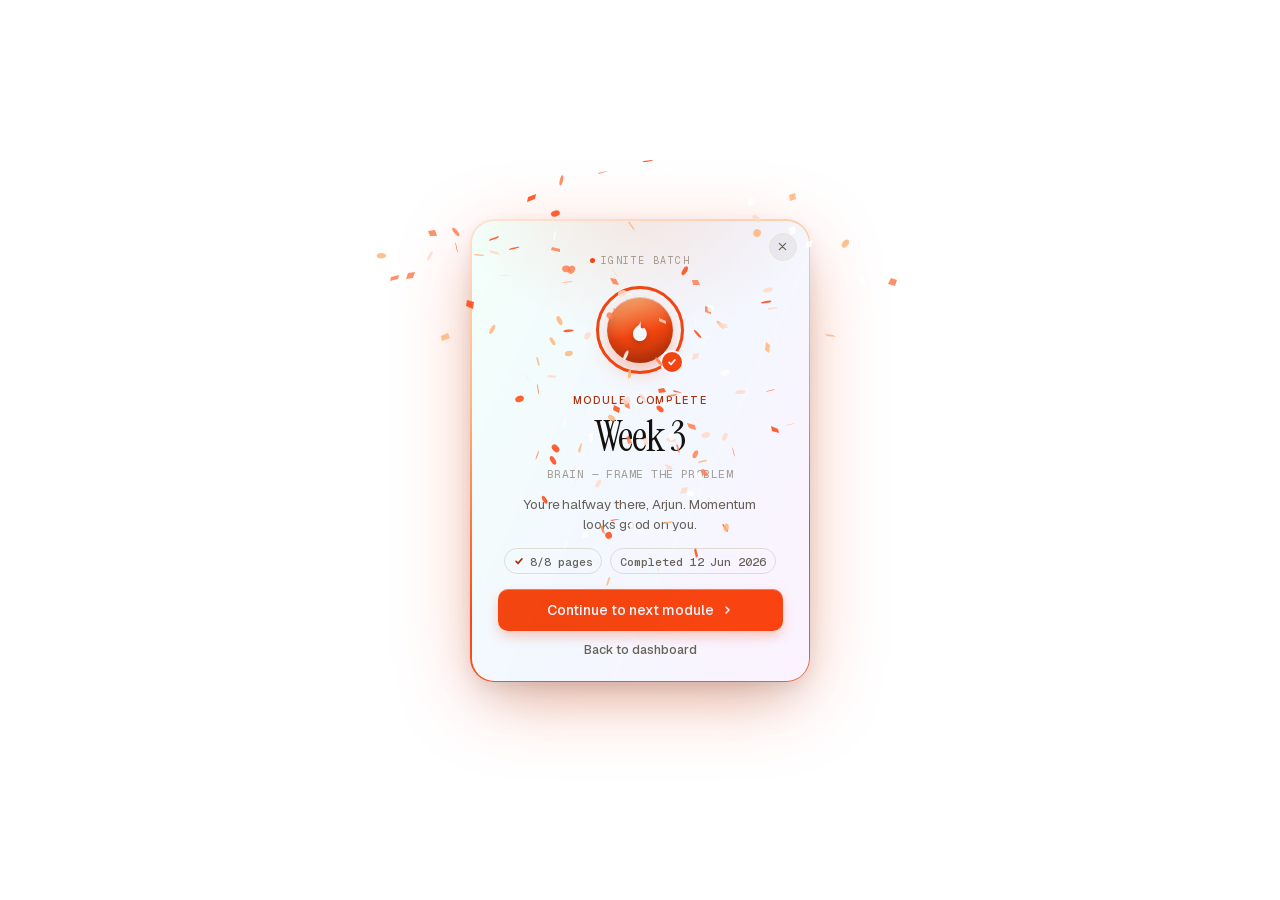
==== assets/live/daylight-foil/index.html @ b69e2e69 "Visual design work gets its own page - visual.html: the UX Gym brochure (with a PDF download), the p" ====
<!DOCTYPE html>
<html lang="en"><head><script>window.__resources = {};</script><script>/* shown inside the portfolio: never pull focus from the page */if(window.top!==window){HTMLElement.prototype.focus=function(){};}</script>
<meta charset="utf-8">
<meta name="viewport" content="width=device-width,initial-scale=1">
<title>UX Gym — Module Complete · Daylight Foil</title>
<link rel="preconnect" href="https://fonts.googleapis.com">
<link rel="preconnect" href="https://fonts.gstatic.com">
<style>/* cyrillic-ext */
@font-face {
  font-family: 'Geist';
  font-style: normal;
  font-weight: 400;
  font-display: swap;
  src: url("ec75b904.woff2") format('woff2');
  unicode-range: U+0460-052F, U+1C80-1C8A, U+20B4, U+2DE0-2DFF, U+A640-A69F, U+FE2E-FE2F;
}
/* cyrillic */
@font-face {
  font-family: 'Geist';
  font-style: normal;
  font-weight: 400;
  font-display: swap;
  src: url("89452542.woff2") format('woff2');
  unicode-range: U+0301, U+0400-045F, U+0490-0491, U+04B0-04B1, U+2116;
}
/* vietnamese */
@font-face {
  font-family: 'Geist';
  font-style: normal;
  font-weight: 400;
  font-display: swap;
  src: url("dd1a414c.woff2") format('woff2');
  unicode-range: U+0102-0103, U+0110-0111, U+0128-0129, U+0168-0169, U+01A0-01A1, U+01AF-01B0, U+0300-0301, U+0303-0304, U+0308-0309, U+0323, U+0329, U+1EA0-1EF9, U+20AB;
}
/* latin-ext */
@font-face {
  font-family: 'Geist';
  font-style: normal;
  font-weight: 400;
  font-display: swap;
  src: url("1aa82c93.woff2") format('woff2');
  unicode-range: U+0100-02BA, U+02BD-02C5, U+02C7-02CC, U+02CE-02D7, U+02DD-02FF, U+0304, U+0308, U+0329, U+1D00-1DBF, U+1E00-1E9F, U+1EF2-1EFF, U+2020, U+20A0-20AB, U+20AD-20C4, U+2113, U+2C60-2C7F, U+A720-A7FF;
}
/* latin */
@font-face {
  font-family: 'Geist';
  font-style: normal;
  font-weight: 400;
  font-display: swap;
  src: url("d819b877.woff2") format('woff2');
  unicode-range: U+0000-00FF, U+0131, U+0152-0153, U+02BB-02BC, U+02C6, U+02DA, U+02DC, U+0304, U+0308, U+0329, U+2000-206F, U+20AC, U+2122, U+2191, U+2193, U+2212, U+2215, U+FEFF, U+FFFD;
}
/* cyrillic-ext */
@font-face {
  font-family: 'Geist';
  font-style: normal;
  font-weight: 500;
  font-display: swap;
  src: url("ec75b904.woff2") format('woff2');
  unicode-range: U+0460-052F, U+1C80-1C8A, U+20B4, U+2DE0-2DFF, U+A640-A69F, U+FE2E-FE2F;
}
/* cyrillic */
@font-face {
  font-family: 'Geist';
  font-style: normal;
  font-weight: 500;
  font-display: swap;
  src: url("89452542.woff2") format('woff2');
  unicode-range: U+0301, U+0400-045F, U+0490-0491, U+04B0-04B1, U+2116;
}
/* vietnamese */
@font-face {
  font-family: 'Geist';
  font-style: normal;
  font-weight: 500;
  font-display: swap;
  src: url("dd1a414c.woff2") format('woff2');
  unicode-range: U+0102-0103, U+0110-0111, U+0128-0129, U+0168-0169, U+01A0-01A1, U+01AF-01B0, U+0300-0301, U+0303-0304, U+0308-0309, U+0323, U+0329, U+1EA0-1EF9, U+20AB;
}
/* latin-ext */
@font-face {
  font-family: 'Geist';
  font-style: normal;
  font-weight: 500;
  font-display: swap;
  src: url("1aa82c93.woff2") format('woff2');
  unicode-range: U+0100-02BA, U+02BD-02C5, U+02C7-02CC, U+02CE-02D7, U+02DD-02FF, U+0304, U+0308, U+0329, U+1D00-1DBF, U+1E00-1E9F, U+1EF2-1EFF, U+2020, U+20A0-20AB, U+20AD-20C4, U+2113, U+2C60-2C7F, U+A720-A7FF;
}
/* latin */
@font-face {
  font-family: 'Geist';
  font-style: normal;
  font-weight: 500;
  font-display: swap;
  src: url("d819b877.woff2") format('woff2');
  unicode-range: U+0000-00FF, U+0131, U+0152-0153, U+02BB-02BC, U+02C6, U+02DA, U+02DC, U+0304, U+0308, U+0329, U+2000-206F, U+20AC, U+2122, U+2191, U+2193, U+2212, U+2215, U+FEFF, U+FFFD;
}
/* cyrillic-ext */
@font-face {
  font-family: 'Geist';
  font-style: normal;
  font-weight: 600;
  font-display: swap;
  src: url("ec75b904.woff2") format('woff2');
  unicode-range: U+0460-052F, U+1C80-1C8A, U+20B4, U+2DE0-2DFF, U+A640-A69F, U+FE2E-FE2F;
}
/* cyrillic */
@font-face {
  font-family: 'Geist';
  font-style: normal;
  font-weight: 600;
  font-display: swap;
  src: url("89452542.woff2") format('woff2');
  unicode-range: U+0301, U+0400-045F, U+0490-0491, U+04B0-04B1, U+2116;
}
/* vietnamese */
@font-face {
  font-family: 'Geist';
  font-style: normal;
  font-weight: 600;
  font-display: swap;
  src: url("dd1a414c.woff2") format('woff2');
  unicode-range: U+0102-0103, U+0110-0111, U+0128-0129, U+0168-0169, U+01A0-01A1, U+01AF-01B0, U+0300-0301, U+0303-0304, U+0308-0309, U+0323, U+0329, U+1EA0-1EF9, U+20AB;
}
/* latin-ext */
@font-face {
  font-family: 'Geist';
  font-style: normal;
  font-weight: 600;
  font-display: swap;
  src: url("1aa82c93.woff2") format('woff2');
  unicode-range: U+0100-02BA, U+02BD-02C5, U+02C7-02CC, U+02CE-02D7, U+02DD-02FF, U+0304, U+0308, U+0329, U+1D00-1DBF, U+1E00-1E9F, U+1EF2-1EFF, U+2020, U+20A0-20AB, U+20AD-20C4, U+2113, U+2C60-2C7F, U+A720-A7FF;
}
/* latin */
@font-face {
  font-family: 'Geist';
  font-style: normal;
  font-weight: 600;
  font-display: swap;
  src: url("d819b877.woff2") format('woff2');
  unicode-range: U+0000-00FF, U+0131, U+0152-0153, U+02BB-02BC, U+02C6, U+02DA, U+02DC, U+0304, U+0308, U+0329, U+2000-206F, U+20AC, U+2122, U+2191, U+2193, U+2212, U+2215, U+FEFF, U+FFFD;
}
/* cyrillic-ext */
@font-face {
  font-family: 'Geist';
  font-style: normal;
  font-weight: 700;
  font-display: swap;
  src: url("ec75b904.woff2") format('woff2');
  unicode-range: U+0460-052F, U+1C80-1C8A, U+20B4, U+2DE0-2DFF, U+A640-A69F, U+FE2E-FE2F;
}
/* cyrillic */
@font-face {
  font-family: 'Geist';
  font-style: normal;
  font-weight: 700;
  font-display: swap;
  src: url("89452542.woff2") format('woff2');
  unicode-range: U+0301, U+0400-045F, U+0490-0491, U+04B0-04B1, U+2116;
}
/* vietnamese */
@font-face {
  font-family: 'Geist';
  font-style: normal;
  font-weight: 700;
  font-display: swap;
  src: url("dd1a414c.woff2") format('woff2');
  unicode-range: U+0102-0103, U+0110-0111, U+0128-0129, U+0168-0169, U+01A0-01A1, U+01AF-01B0, U+0300-0301, U+0303-0304, U+0308-0309, U+0323, U+0329, U+1EA0-1EF9, U+20AB;
}
/* latin-ext */
@font-face {
  font-family: 'Geist';
  font-style: normal;
  font-weight: 700;
  font-display: swap;
  src: url("1aa82c93.woff2") format('woff2');
  unicode-range: U+0100-02BA, U+02BD-02C5, U+02C7-02CC, U+02CE-02D7, U+02DD-02FF, U+0304, U+0308, U+0329, U+1D00-1DBF, U+1E00-1E9F, U+1EF2-1EFF, U+2020, U+20A0-20AB, U+20AD-20C4, U+2113, U+2C60-2C7F, U+A720-A7FF;
}
/* latin */
@font-face {
  font-family: 'Geist';
  font-style: normal;
  font-weight: 700;
  font-display: swap;
  src: url("d819b877.woff2") format('woff2');
  unicode-range: U+0000-00FF, U+0131, U+0152-0153, U+02BB-02BC, U+02C6, U+02DA, U+02DC, U+0304, U+0308, U+0329, U+2000-206F, U+20AC, U+2122, U+2191, U+2193, U+2212, U+2215, U+FEFF, U+FFFD;
}
/* cyrillic-ext */
@font-face {
  font-family: 'Geist Mono';
  font-style: normal;
  font-weight: 400;
  font-display: swap;
  src: url("f945d883.woff2") format('woff2');
  unicode-range: U+0460-052F, U+1C80-1C8A, U+20B4, U+2DE0-2DFF, U+A640-A69F, U+FE2E-FE2F;
}
/* cyrillic */
@font-face {
  font-family: 'Geist Mono';
  font-style: normal;
  font-weight: 400;
  font-display: swap;
  src: url("6453cc4c.woff2") format('woff2');
  unicode-range: U+0301, U+0400-045F, U+0490-0491, U+04B0-04B1, U+2116;
}
/* symbols2 */
@font-face {
  font-family: 'Geist Mono';
  font-style: normal;
  font-weight: 400;
  font-display: swap;
  src: url("a166a961.woff2") format('woff2');
  unicode-range: U+2000-2001, U+2004-2008, U+200A, U+23B8-23BD, U+2500-259F;
}
/* vietnamese */
@font-face {
  font-family: 'Geist Mono';
  font-style: normal;
  font-weight: 400;
  font-display: swap;
  src: url("705911cd.woff2") format('woff2');
  unicode-range: U+0102-0103, U+0110-0111, U+0128-0129, U+0168-0169, U+01A0-01A1, U+01AF-01B0, U+0300-0301, U+0303-0304, U+0308-0309, U+0323, U+0329, U+1EA0-1EF9, U+20AB;
}
/* latin-ext */
@font-face {
  font-family: 'Geist Mono';
  font-style: normal;
  font-weight: 400;
  font-display: swap;
  src: url("a500006e.woff2") format('woff2');
  unicode-range: U+0100-02BA, U+02BD-02C5, U+02C7-02CC, U+02CE-02D7, U+02DD-02FF, U+0304, U+0308, U+0329, U+1D00-1DBF, U+1E00-1E9F, U+1EF2-1EFF, U+2020, U+20A0-20AB, U+20AD-20C4, U+2113, U+2C60-2C7F, U+A720-A7FF;
}
/* latin */
@font-face {
  font-family: 'Geist Mono';
  font-style: normal;
  font-weight: 400;
  font-display: swap;
  src: url("4504f311.woff2") format('woff2');
  unicode-range: U+0000-00FF, U+0131, U+0152-0153, U+02BB-02BC, U+02C6, U+02DA, U+02DC, U+0304, U+0308, U+0329, U+2000-206F, U+20AC, U+2122, U+2191, U+2193, U+2212, U+2215, U+FEFF, U+FFFD;
}
/* cyrillic-ext */
@font-face {
  font-family: 'Geist Mono';
  font-style: normal;
  font-weight: 500;
  font-display: swap;
  src: url("f945d883.woff2") format('woff2');
  unicode-range: U+0460-052F, U+1C80-1C8A, U+20B4, U+2DE0-2DFF, U+A640-A69F, U+FE2E-FE2F;
}
/* cyrillic */
@font-face {
  font-family: 'Geist Mono';
  font-style: normal;
  font-weight: 500;
  font-display: swap;
  src: url("6453cc4c.woff2") format('woff2');
  unicode-range: U+0301, U+0400-045F, U+0490-0491, U+04B0-04B1, U+2116;
}
/* symbols2 */
@font-face {
  font-family: 'Geist Mono';
  font-style: normal;
  font-weight: 500;
  font-display: swap;
  src: url("a166a961.woff2") format('woff2');
  unicode-range: U+2000-2001, U+2004-2008, U+200A, U+23B8-23BD, U+2500-259F;
}
/* vietnamese */
@font-face {
  font-family: 'Geist Mono';
  font-style: normal;
  font-weight: 500;
  font-display: swap;
  src: url("705911cd.woff2") format('woff2');
  unicode-range: U+0102-0103, U+0110-0111, U+0128-0129, U+0168-0169, U+01A0-01A1, U+01AF-01B0, U+0300-0301, U+0303-0304, U+0308-0309, U+0323, U+0329, U+1EA0-1EF9, U+20AB;
}
/* latin-ext */
@font-face {
  font-family: 'Geist Mono';
  font-style: normal;
  font-weight: 500;
  font-display: swap;
  src: url("a500006e.woff2") format('woff2');
  unicode-range: U+0100-02BA, U+02BD-02C5, U+02C7-02CC, U+02CE-02D7, U+02DD-02FF, U+0304, U+0308, U+0329, U+1D00-1DBF, U+1E00-1E9F, U+1EF2-1EFF, U+2020, U+20A0-20AB, U+20AD-20C4, U+2113, U+2C60-2C7F, U+A720-A7FF;
}
/* latin */
@font-face {
  font-family: 'Geist Mono';
  font-style: normal;
  font-weight: 500;
  font-display: swap;
  src: url("4504f311.woff2") format('woff2');
  unicode-range: U+0000-00FF, U+0131, U+0152-0153, U+02BB-02BC, U+02C6, U+02DA, U+02DC, U+0304, U+0308, U+0329, U+2000-206F, U+20AC, U+2122, U+2191, U+2193, U+2212, U+2215, U+FEFF, U+FFFD;
}
/* cyrillic-ext */
@font-face {
  font-family: 'Geist Mono';
  font-style: normal;
  font-weight: 600;
  font-display: swap;
  src: url("f945d883.woff2") format('woff2');
  unicode-range: U+0460-052F, U+1C80-1C8A, U+20B4, U+2DE0-2DFF, U+A640-A69F, U+FE2E-FE2F;
}
/* cyrillic */
@font-face {
  font-family: 'Geist Mono';
  font-style: normal;
  font-weight: 600;
  font-display: swap;
  src: url("6453cc4c.woff2") format('woff2');
  unicode-range: U+0301, U+0400-045F, U+0490-0491, U+04B0-04B1, U+2116;
}
/* symbols2 */
@font-face {
  font-family: 'Geist Mono';
  font-style: normal;
  font-weight: 600;
  font-display: swap;
  src: url("a166a961.woff2") format('woff2');
  unicode-range: U+2000-2001, U+2004-2008, U+200A, U+23B8-23BD, U+2500-259F;
}
/* vietnamese */
@font-face {
  font-family: 'Geist Mono';
  font-style: normal;
  font-weight: 600;
  font-display: swap;
  src: url("705911cd.woff2") format('woff2');
  unicode-range: U+0102-0103, U+0110-0111, U+0128-0129, U+0168-0169, U+01A0-01A1, U+01AF-01B0, U+0300-0301, U+0303-0304, U+0308-0309, U+0323, U+0329, U+1EA0-1EF9, U+20AB;
}
/* latin-ext */
@font-face {
  font-family: 'Geist Mono';
  font-style: normal;
  font-weight: 600;
  font-display: swap;
  src: url("a500006e.woff2") format('woff2');
  unicode-range: U+0100-02BA, U+02BD-02C5, U+02C7-02CC, U+02CE-02D7, U+02DD-02FF, U+0304, U+0308, U+0329, U+1D00-1DBF, U+1E00-1E9F, U+1EF2-1EFF, U+2020, U+20A0-20AB, U+20AD-20C4, U+2113, U+2C60-2C7F, U+A720-A7FF;
}
/* latin */
@font-face {
  font-family: 'Geist Mono';
  font-style: normal;
  font-weight: 600;
  font-display: swap;
  src: url("4504f311.woff2") format('woff2');
  unicode-range: U+0000-00FF, U+0131, U+0152-0153, U+02BB-02BC, U+02C6, U+02DA, U+02DC, U+0304, U+0308, U+0329, U+2000-206F, U+20AC, U+2122, U+2191, U+2193, U+2212, U+2215, U+FEFF, U+FFFD;
}
/* cyrillic-ext */
@font-face {
  font-family: 'Geist Mono';
  font-style: normal;
  font-weight: 700;
  font-display: swap;
  src: url("f945d883.woff2") format('woff2');
  unicode-range: U+0460-052F, U+1C80-1C8A, U+20B4, U+2DE0-2DFF, U+A640-A69F, U+FE2E-FE2F;
}
/* cyrillic */
@font-face {
  font-family: 'Geist Mono';
  font-style: normal;
  font-weight: 700;
  font-display: swap;
  src: url("6453cc4c.woff2") format('woff2');
  unicode-range: U+0301, U+0400-045F, U+0490-0491, U+04B0-04B1, U+2116;
}
/* symbols2 */
@font-face {
  font-family: 'Geist Mono';
  font-style: normal;
  font-weight: 700;
  font-display: swap;
  src: url("a166a961.woff2") format('woff2');
  unicode-range: U+2000-2001, U+2004-2008, U+200A, U+23B8-23BD, U+2500-259F;
}
/* vietnamese */
@font-face {
  font-family: 'Geist Mono';
  font-style: normal;
  font-weight: 700;
  font-display: swap;
  src: url("705911cd.woff2") format('woff2');
  unicode-range: U+0102-0103, U+0110-0111, U+0128-0129, U+0168-0169, U+01A0-01A1, U+01AF-01B0, U+0300-0301, U+0303-0304, U+0308-0309, U+0323, U+0329, U+1EA0-1EF9, U+20AB;
}
/* latin-ext */
@font-face {
  font-family: 'Geist Mono';
  font-style: normal;
  font-weight: 700;
  font-display: swap;
  src: url("a500006e.woff2") format('woff2');
  unicode-range: U+0100-02BA, U+02BD-02C5, U+02C7-02CC, U+02CE-02D7, U+02DD-02FF, U+0304, U+0308, U+0329, U+1D00-1DBF, U+1E00-1E9F, U+1EF2-1EFF, U+2020, U+20A0-20AB, U+20AD-20C4, U+2113, U+2C60-2C7F, U+A720-A7FF;
}
/* latin */
@font-face {
  font-family: 'Geist Mono';
  font-style: normal;
  font-weight: 700;
  font-display: swap;
  src: url("4504f311.woff2") format('woff2');
  unicode-range: U+0000-00FF, U+0131, U+0152-0153, U+02BB-02BC, U+02C6, U+02DA, U+02DC, U+0304, U+0308, U+0329, U+2000-206F, U+20AC, U+2122, U+2191, U+2193, U+2212, U+2215, U+FEFF, U+FFFD;
}
/* latin-ext */
@font-face {
  font-family: 'Instrument Serif';
  font-style: italic;
  font-weight: 400;
  font-display: swap;
  src: url("c3171343.woff2") format('woff2');
  unicode-range: U+0100-02BA, U+02BD-02C5, U+02C7-02CC, U+02CE-02D7, U+02DD-02FF, U+0304, U+0308, U+0329, U+1D00-1DBF, U+1E00-1E9F, U+1EF2-1EFF, U+2020, U+20A0-20AB, U+20AD-20C4, U+2113, U+2C60-2C7F, U+A720-A7FF;
}
/* latin */
@font-face {
  font-family: 'Instrument Serif';
  font-style: italic;
  font-weight: 400;
  font-display: swap;
  src: url("43073a48.woff2") format('woff2');
  unicode-range: U+0000-00FF, U+0131, U+0152-0153, U+02BB-02BC, U+02C6, U+02DA, U+02DC, U+0304, U+0308, U+0329, U+2000-206F, U+20AC, U+2122, U+2191, U+2193, U+2212, U+2215, U+FEFF, U+FFFD;
}
/* latin-ext */
@font-face {
  font-family: 'Instrument Serif';
  font-style: normal;
  font-weight: 400;
  font-display: swap;
  src: url("0ec8c934.woff2") format('woff2');
  unicode-range: U+0100-02BA, U+02BD-02C5, U+02C7-02CC, U+02CE-02D7, U+02DD-02FF, U+0304, U+0308, U+0329, U+1D00-1DBF, U+1E00-1E9F, U+1EF2-1EFF, U+2020, U+20A0-20AB, U+20AD-20C4, U+2113, U+2C60-2C7F, U+A720-A7FF;
}
/* latin */
@font-face {
  font-family: 'Instrument Serif';
  font-style: normal;
  font-weight: 400;
  font-display: swap;
  src: url("20f4c584.woff2") format('woff2');
  unicode-range: U+0000-00FF, U+0131, U+0152-0153, U+02BB-02BC, U+02C6, U+02DA, U+02DC, U+0304, U+0308, U+0329, U+2000-206F, U+20AC, U+2122, U+2191, U+2193, U+2212, U+2215, U+FEFF, U+FFFD;
}
</style>
<style>/* UX Gym — design tokens */
:root {
  /* Brand — used like a weapon, not decoration */
  --orange: #FF450F;
  --orange-ink: #B82F08;   /* WCAG-safe orange on light bg */
  --orange-wash: #FFEEEA;
  --orange-glow: rgba(255, 69, 15, 0.14);

  /* Surfaces — warm, gym-quiet, not sterile */
  --bg: #F7F4EE;            /* page background */
  --surface: #FFFFFF;       /* cards */
  --surface-2: #F1ECE2;     /* subtle elevation / nested */
  --surface-dark: #0E0D0B;  /* atmospheric / hero moments */
  --surface-dark-2: #1A1714;

  /* Ink */
  --ink: #15110D;
  --ink-2: #6B6358;         /* secondary */
  --ink-3: #A8A095;         /* tertiary */
  --ink-on-dark: #FAF8F3;
  --ink-on-dark-2: #B8B0A2;

  /* Borders */
  --line: #EAE3D5;
  --line-strong: #D8CFBD;
  --line-dark: rgba(255,255,255,0.08);

  /* Type — body/UI grotesque, editorial serif, mono for metrics */
  --font-ui: 'Geist', 'Inter', ui-sans-serif, system-ui, -apple-system, sans-serif;
  --font-display: 'Instrument Serif', 'Times New Roman', Georgia, serif;
  --font-mono: 'Geist Mono', 'JetBrains Mono', ui-monospace, monospace;

  /* Radii */
  --r-sm: 6px;
  --r-md: 10px;
  --r-lg: 16px;
  --r-xl: 22px;
  --r-2xl: 32px;

  /* Shadows — restrained, Linear-style */
  --shadow-sm: 0 1px 2px rgba(20,15,10,0.04), 0 1px 0 rgba(20,15,10,0.02);
  --shadow-md: 0 4px 12px rgba(20,15,10,0.05), 0 1px 2px rgba(20,15,10,0.04);
  --shadow-lg: 0 24px 48px -16px rgba(20,15,10,0.18), 0 6px 16px rgba(20,15,10,0.06);
}

/* Reset just inside artboards */
.uxg, .uxg * {
  box-sizing: border-box;
}
.uxg {
  font-family: var(--font-ui);
  color: var(--ink);
  background: var(--bg);
  width: 100%;
  height: 100%;
  font-feature-settings: 'ss01', 'cv11';
  -webkit-font-smoothing: antialiased;
  font-smooth: always;
  letter-spacing: -0.005em;
}

/* Type utilities */
.uxg .display-xl   { font-family: var(--font-display); font-weight: 400; font-size: 144px; line-height: 0.92; letter-spacing: -0.04em; }
.uxg .display-l    { font-family: var(--font-display); font-weight: 400; font-size: 96px;  line-height: 0.94; letter-spacing: -0.035em; }
.uxg .display-m    { font-family: var(--font-display); font-weight: 400; font-size: 64px;  line-height: 0.98; letter-spacing: -0.03em; }
.uxg .display-s    { font-family: var(--font-display); font-weight: 400; font-size: 44px;  line-height: 1.02; letter-spacing: -0.02em; }
.uxg .h1           { font-weight: 600; font-size: 36px; line-height: 1.08; letter-spacing: -0.022em; }
.uxg .h2           { font-weight: 600; font-size: 24px; line-height: 1.18; letter-spacing: -0.018em; }
.uxg .h3           { font-weight: 600; font-size: 18px; line-height: 1.3;  letter-spacing: -0.012em; }
.uxg .body-l       { font-weight: 400; font-size: 19px; line-height: 1.6;  letter-spacing: -0.008em; }
.uxg .body         { font-weight: 400; font-size: 15px; line-height: 1.55; letter-spacing: -0.005em; }
.uxg .body-s       { font-weight: 400; font-size: 13.5px; line-height: 1.5; letter-spacing: -0.003em; }
.uxg .caption      { font-weight: 500; font-size: 11.5px; line-height: 1.3; letter-spacing: 0.1em; text-transform: uppercase; }
.uxg .mono         { font-family: var(--font-mono); font-feature-settings: 'tnum','zero'; }
.uxg .mono-l       { font-family: var(--font-mono); font-size: 14px; letter-spacing: 0.02em; }
.uxg .mono-s       { font-family: var(--font-mono); font-size: 11.5px; letter-spacing: 0.04em; }
.uxg .it           { font-style: italic; }

/* Element niceties */
.uxg button { font-family: inherit; cursor: pointer; border: 0; background: transparent; color: inherit; padding: 0; }
.uxg a { color: inherit; text-decoration: none; }
.uxg p { margin: 0; }
.uxg h1, .uxg h2, .uxg h3, .uxg h4 { margin: 0; font-weight: inherit; }

/* Flame mark */
.uxg .flame {
  width: 22px; height: 22px;
  border-radius: 6px;
  background: linear-gradient(180deg, #FFB47A 0%, var(--orange) 55%, #C2350A 100%);
  display: inline-flex; align-items: center; justify-content: center;
  color: white;
  box-shadow: 0 1px 0 rgba(255,255,255,0.4) inset, 0 4px 10px rgba(255,69,15,0.25);
  flex: 0 0 auto;
}

/* Bigger flame variant */
.uxg .flame-lg { width: 32px; height: 32px; border-radius: 9px; }

/* Generic chip */
.uxg .chip {
  display: inline-flex; align-items: center; gap: 6px;
  height: 24px; padding: 0 9px;
  border-radius: 999px;
  background: var(--surface);
  border: 1px solid var(--line);
  font-size: 12px; font-weight: 500;
  color: var(--ink-2);
}
.uxg .chip-orange {
  background: var(--orange-wash);
  border-color: rgba(255,69,15,0.22);
  color: var(--orange-ink);
}
.uxg .chip-dark {
  background: rgba(255,255,255,0.08);
  border-color: rgba(255,255,255,0.12);
  color: var(--ink-on-dark);
}

/* Buttons */
.uxg .btn {
  display: inline-flex; align-items: center; justify-content: center; gap: 8px;
  height: 40px; padding: 0 18px;
  border-radius: 10px;
  font-weight: 500; font-size: 14px;
  transition: transform .12s, box-shadow .15s, background .15s;
}
.uxg .btn-primary {
  background: var(--orange);
  color: white;
  box-shadow: 0 1px 0 rgba(255,255,255,0.3) inset, 0 6px 14px -2px rgba(255,69,15,0.32);
}
.uxg .btn-primary:hover { transform: translateY(-1px); }
.uxg .btn-ghost {
  color: var(--ink);
  background: transparent;
  border: 1px solid var(--line-strong);
}
.uxg .btn-dark {
  background: rgba(255,255,255,0.1);
  color: white;
  border: 1px solid rgba(255,255,255,0.12);
}

/* Streak flame dot */
.uxg .dot { width: 6px; height: 6px; border-radius: 999px; background: currentColor; display:inline-block; }

/* Scrollbar reset within artboards */
.uxg::-webkit-scrollbar, .uxg *::-webkit-scrollbar { display: none; }
.uxg, .uxg * { scrollbar-width: none; }
</style>
<style>html,body{margin:0;padding:0;height:100%;background:#f0eee9}body{font-family:'Geist',system-ui,sans-serif}#root{width:100%;height:100vh;position:relative;overflow:hidden}a{color:var(--orange-ink,#BF360A)}a:hover{color:var(--orange,#FF450F)}</style>

</head>
<body>
<div id="root"></div>
<script src="react.production.min.js"></script>
<script src="react-dom.production.min.js"></script>
<script src="00dca65e.js"></script>
<script src="933b8ad6.c.js"></script>
<script src="925a18b2.c.js"></script>
<script src="c0205972.c.js"></script>
<script src="ea08915c.c.js"></script>
<script>ReactDOM.createRoot(document.getElementById('root')).render(/*#__PURE__*/React.createElement(CelebrationDaylight, null));
(function () {
  var R = document.getElementById('root');
  R.style.visibility = 'hidden';
  var st = document.createElement('style');
  st.textContent = 'html,body{background:transparent!important;overflow:hidden!important}button{pointer-events:none!important}.celebBackdrop,.celebSpring,.celebRise,.celebPop,.celebStamp{animation:none!important;opacity:1!important}';
  document.head.appendChild(st);
  var card = null,
    tries = 0;
  function find() {
    return [].find.call(document.querySelectorAll('div'), function (e) {
      return e.offsetWidth > 330 && e.offsetWidth < 345 && e.offsetHeight > 440 && e.offsetHeight < 480;
    });
  }
  function clean() {
    card = find();
    if (!card) {
      if (tries++ < 200) return requestAnimationFrame(clean);
      R.style.visibility = 'visible';
      return;
    }
    for (var el = card; el && el !== R; el = el.parentElement) {
      el.style.setProperty('background', 'transparent', 'important');
      var p = el.parentElement;
      if (!p) break;
      [].forEach.call(p.children, function (sb) {
        if (sb === el || /^(CANVAS|STYLE|SCRIPT)$/.test(sb.tagName)) return;
        sb.style.setProperty('display', 'none', 'important');
      });
    }
    R.style.visibility = 'visible';
    sway();
  }
  var user = false,
    t0 = 0;
  document.addEventListener('mousemove', function (e) {
    if (e.isTrusted) {
      user = true;
      clearTimeout(window.__uh);
      window.__uh = setTimeout(function () {
        user = false;
      }, 2500);
    }
  }, true);
  function sway() {
    requestAnimationFrame(function tick(t) {
      requestAnimationFrame(tick);
      if (user || !card || (window.__skip = !window.__skip)) return;
      if (!t0) t0 = t;
      var k = (t - t0) / 1000,
        r = card.getBoundingClientRect();
      var x = r.left + r.width * (.5 + .42 * Math.sin(k * 1.1)),
        y = r.top + r.height * (.45 + .18 * Math.sin(k * .7));
      var o = {
        clientX: x,
        clientY: y,
        bubbles: true,
        view: window
      };
      var tg = card;
      tg.dispatchEvent(new MouseEvent('mousemove', o));
      tg.dispatchEvent(new PointerEvent('pointermove', o));
      tg.dispatchEvent(new MouseEvent('mouseover', o));
    });
  }
  requestAnimationFrame(clean);
})();</script>


</body></html>
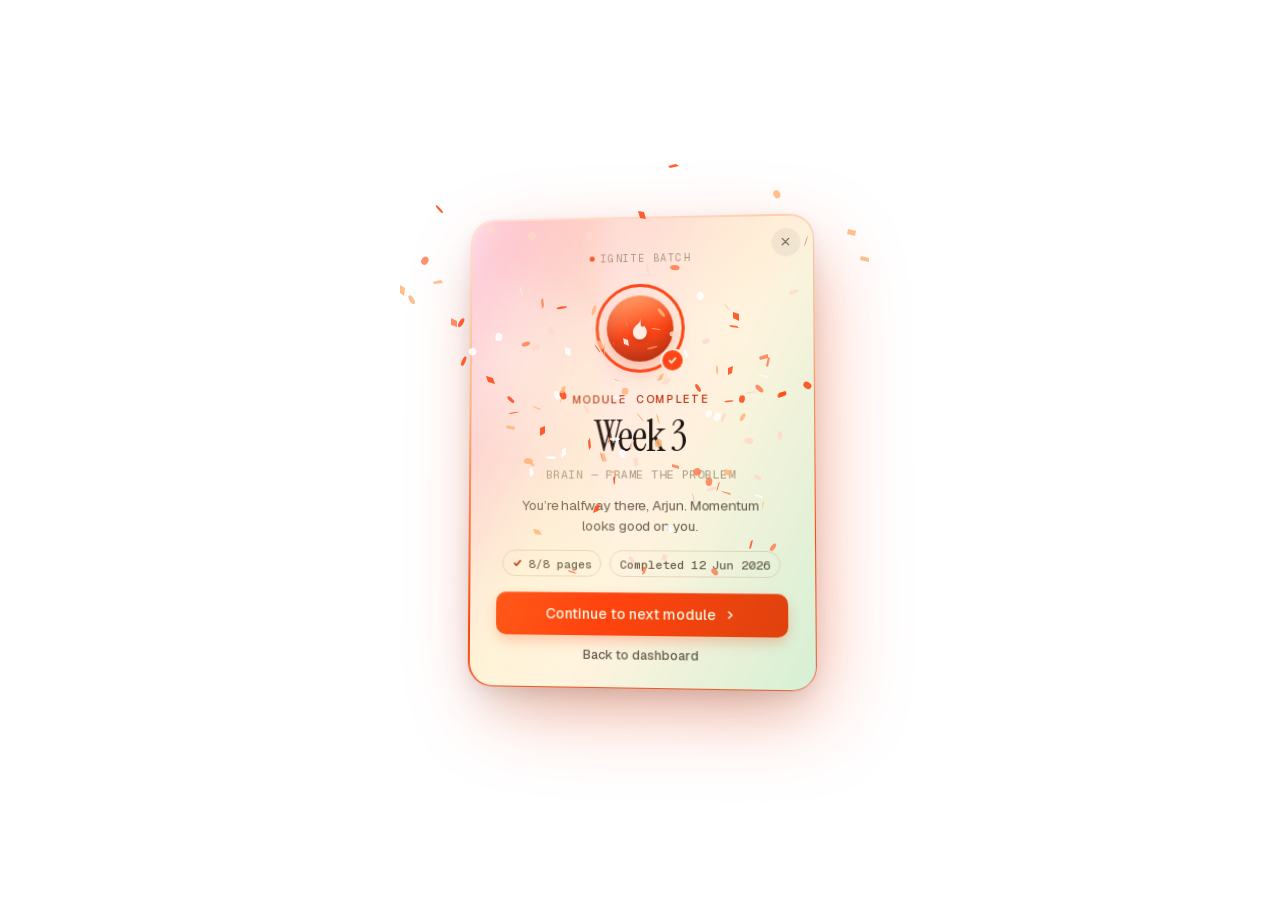
==== commit 4e6d0696: "Pen campaign gets four posts; the foil card and last-page cards move on their own - Instagram campai" ====
--- a/assets/live/daylight-foil/index.html
+++ b/assets/live/daylight-foil/index.html
@@ -646,24 +646,28 @@
     }
   }, true);
   function sway() {
+    /* the card's own tilt and foil, driven on a loop until a real visitor
+       moves over it: rest straight, sweep across, settle straight again */
+    var tg = [].find.call(document.querySelectorAll('div'), function (e) {
+      var k = Object.keys(e).find(function (n) { return n.indexOf('__reactProps') === 0; });
+      return k && e[k].onMouseMove && e.offsetWidth > 300;
+    });
+    if (!tg) return;
+    var inner = tg.querySelector('div') || tg, CYCLE = 6.2, wasOut = true;
     requestAnimationFrame(function tick(t) {
       requestAnimationFrame(tick);
-      if (user || !card || (window.__skip = !window.__skip)) return;
+      if (user) { wasOut = true; return; }
       if (!t0) t0 = t;
-      var k = (t - t0) / 1000,
-        r = card.getBoundingClientRect();
-      var x = r.left + r.width * (.5 + .42 * Math.sin(k * 1.1)),
-        y = r.top + r.height * (.45 + .18 * Math.sin(k * .7));
-      var o = {
-        clientX: x,
-        clientY: y,
-        bubbles: true,
-        view: window
-      };
-      var tg = card;
-      tg.dispatchEvent(new MouseEvent('mousemove', o));
-      tg.dispatchEvent(new PointerEvent('pointermove', o));
-      tg.dispatchEvent(new MouseEvent('mouseover', o));
+      var k = ((t - t0) / 1000) % CYCLE;
+      if (k < 1.0 || k > 4.8) {
+        if (!wasOut) { inner.dispatchEvent(new MouseEvent('mouseout', { bubbles: true, relatedTarget: document.body })); tg.dispatchEvent(new MouseEvent('mouseleave', { bubbles: false })); }
+        wasOut = true; return;
+      }
+      var p = (k - 1.0) / 3.8, e = p * p * (3 - 2 * p), r = tg.getBoundingClientRect();
+      var x = r.left + r.width * (.12 + .76 * e), y = r.top + r.height * (.30 + .30 * Math.sin(e * Math.PI));
+      var o = { clientX: x, clientY: y, bubbles: true, view: window };
+      if (wasOut) { inner.dispatchEvent(new MouseEvent('mouseover', { bubbles: true, clientX: x, clientY: y, relatedTarget: document.body })); wasOut = false; }
+      inner.dispatchEvent(new MouseEvent('mousemove', o));
     });
   }
   requestAnimationFrame(clean);
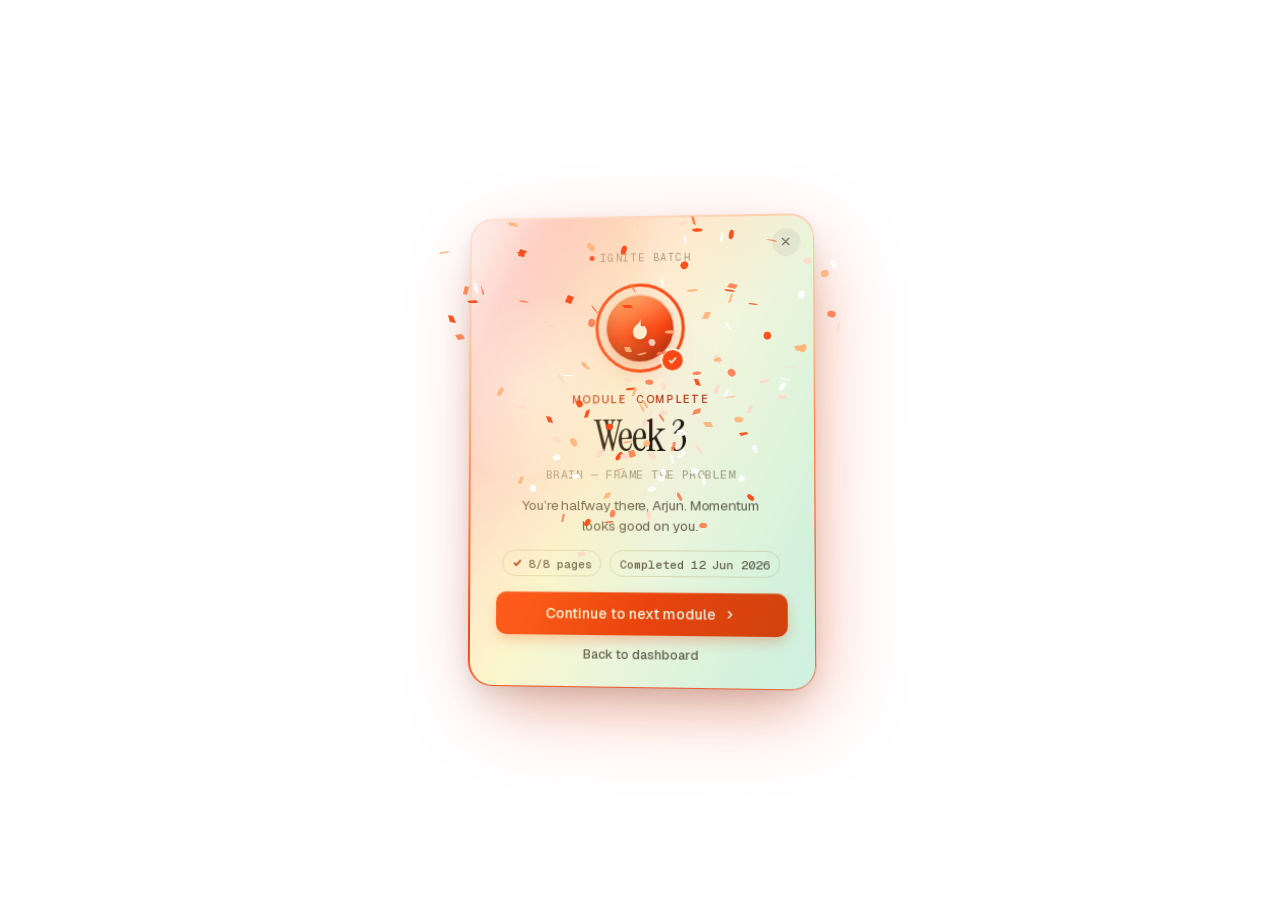
==== commit 4ae51325: "Faster visual page, sharper brochure, phone nav from the start - Grids load small previews; a tap op" ====
--- a/assets/live/daylight-foil/index.html
+++ b/assets/live/daylight-foil/index.html
@@ -653,17 +653,17 @@
       return k && e[k].onMouseMove && e.offsetWidth > 300;
     });
     if (!tg) return;
-    var inner = tg.querySelector('div') || tg, CYCLE = 6.2, wasOut = true;
+    var inner = tg.querySelector('div') || tg, CYCLE = 5.2, wasOut = true;
     requestAnimationFrame(function tick(t) {
       requestAnimationFrame(tick);
       if (user) { wasOut = true; return; }
       if (!t0) t0 = t;
       var k = ((t - t0) / 1000) % CYCLE;
-      if (k < 1.0 || k > 4.8) {
+      if (k < .5 || k > 4.5) {
         if (!wasOut) { inner.dispatchEvent(new MouseEvent('mouseout', { bubbles: true, relatedTarget: document.body })); tg.dispatchEvent(new MouseEvent('mouseleave', { bubbles: false })); }
         wasOut = true; return;
       }
-      var p = (k - 1.0) / 3.8, e = p * p * (3 - 2 * p), r = tg.getBoundingClientRect();
+      var p = (k - .5) / 4.0, e = p * p * (3 - 2 * p), r = tg.getBoundingClientRect();
       var x = r.left + r.width * (.12 + .76 * e), y = r.top + r.height * (.30 + .30 * Math.sin(e * Math.PI));
       var o = { clientX: x, clientY: y, bubbles: true, view: window };
       if (wasOut) { inner.dispatchEvent(new MouseEvent('mouseover', { bubbles: true, clientX: x, clientY: y, relatedTarget: document.body })); wasOut = false; }
